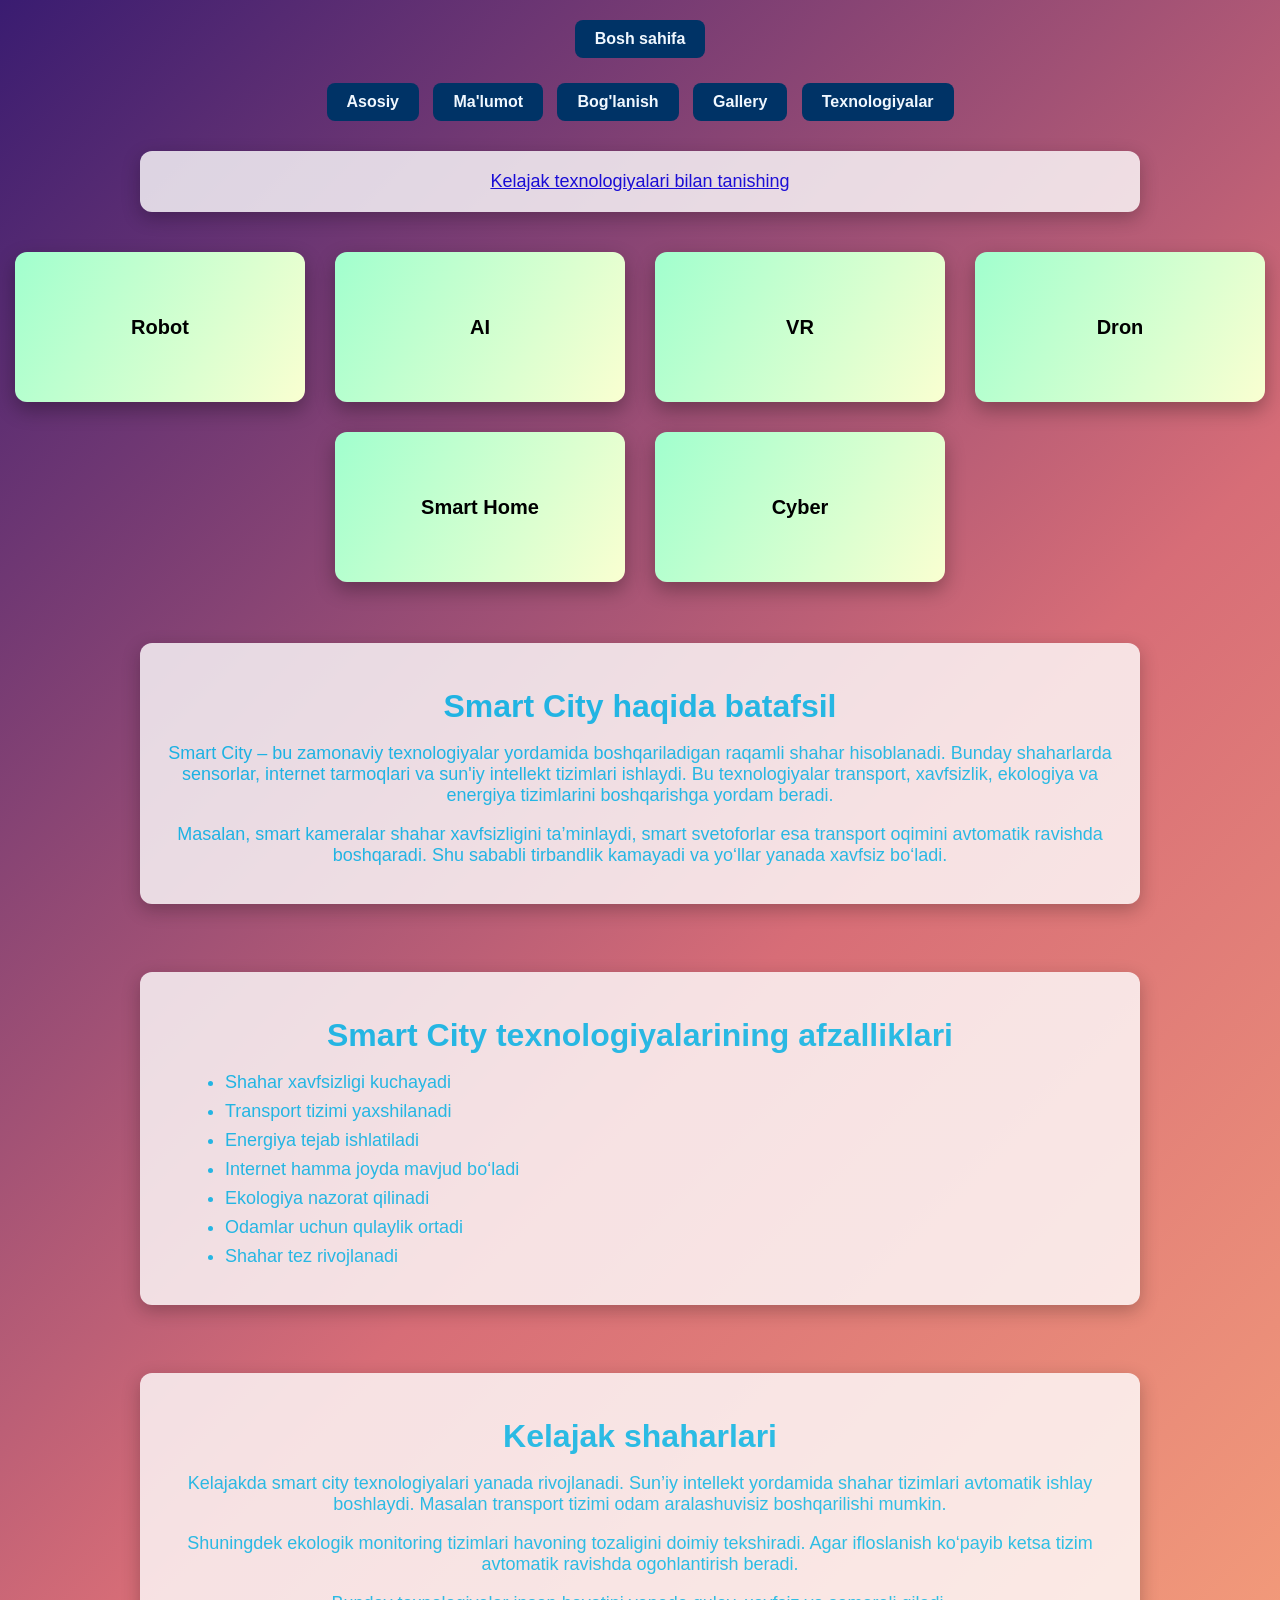
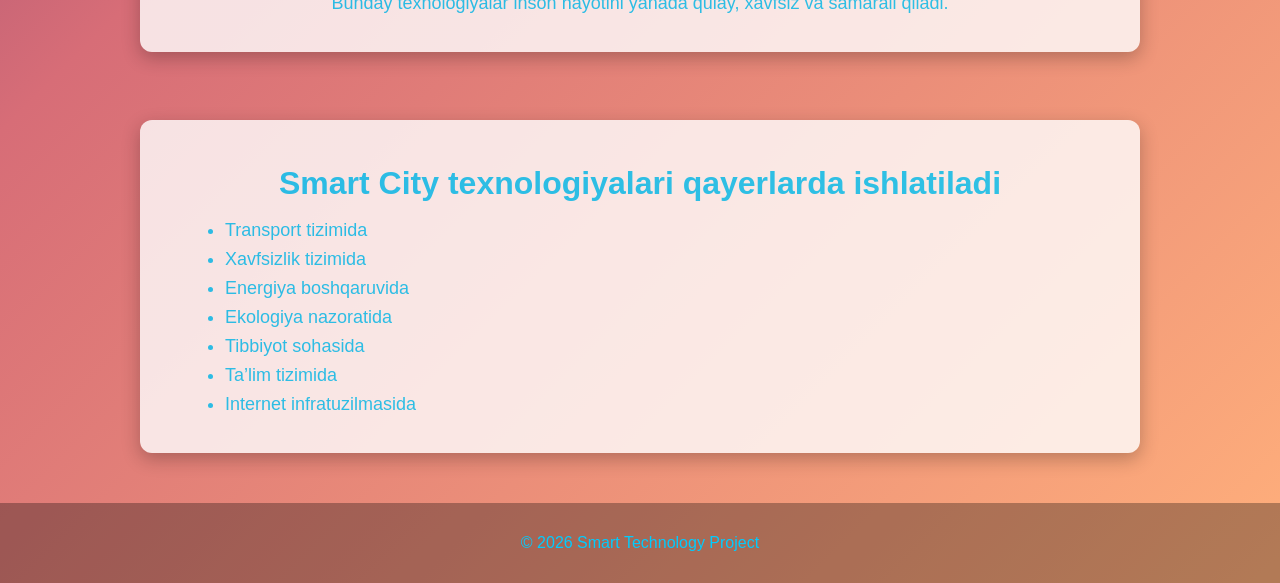
==== Html 5.html @ 50caf818 "Add files via upload" ====
<!DOCTYPE html>
<html lang="uz">
<head>
<meta charset="UTF-8">
<title>Flex Layout</title>
<link rel="stylesheet" href="style 5.css">
</head>
<body>

<div class="links">
    <a href="index.html" style="color: aliceblue;">Bosh sahifa</a>
</div>


 <div class="links">
                <a href="index.html"style="color: aliceblue;">Asosiy</a>
                <a href="Html 4.html"style="color: aliceblue;">Ma'lumot</a>
                <a href="Html 5.html"style="color: aliceblue;">Bog'lanish</a>
                <a href="HTML 6.html"style="color: aliceblue;">Gallery</a>
                <a href="Html 2 bsb.html"style="color: aliceblue;">Texnologiyalar</a>
            </div>

<a href="https://www.youtube.com/watch?v=ZX19RLwEmTs" target="_blank" class="more-btn">
  
<p class="info">Kelajak texnologiyalari bilan tanishing</p>
</a>

<div class="container">

<div class="card">Robot</div>
<div class="card">AI</div>
<div class="card">VR</div>


<div class="card">Dron</div>
<div class="card">Smart Home</div>
<div class="card">Cyber</div>

</div>








<br><br>

<section class="info">

<h2>Smart City haqida batafsil</h2>

<p>
Smart City – bu zamonaviy texnologiyalar yordamida boshqariladigan
raqamli shahar hisoblanadi. Bunday shaharlarda sensorlar,
internet tarmoqlari va sun'iy intellekt tizimlari ishlaydi.
Bu texnologiyalar transport, xavfsizlik, ekologiya va
energiya tizimlarini boshqarishga yordam beradi.
</p>

<p>
Masalan, smart kameralar shahar xavfsizligini ta’minlaydi,
smart svetoforlar esa transport oqimini avtomatik ravishda
boshqaradi. Shu sababli tirbandlik kamayadi va yo‘llar
yanada xavfsiz bo‘ladi.
</p>

</section>


<br>

<section class="info">

<h2>Smart City texnologiyalarining afzalliklari</h2>

<ul>

<li>Shahar xavfsizligi kuchayadi</li>

<li>Transport tizimi yaxshilanadi</li>

<li>Energiya tejab ishlatiladi</li>

<li>Internet hamma joyda mavjud bo‘ladi</li>

<li>Ekologiya nazorat qilinadi</li>

<li>Odamlar uchun qulaylik ortadi</li>

<li>Shahar tez rivojlanadi</li>

</ul>

</section>


<br>

<section class="info">

<h2>Kelajak shaharlari</h2>

<p>
Kelajakda smart city texnologiyalari yanada rivojlanadi.
Sun’iy intellekt yordamida shahar tizimlari avtomatik
ishlay boshlaydi. Masalan transport tizimi odam
aralashuvisiz boshqarilishi mumkin.
</p>

<p>
Shuningdek ekologik monitoring tizimlari havoning
tozaligini doimiy tekshiradi. Agar ifloslanish
ko‘payib ketsa tizim avtomatik ravishda ogohlantirish beradi.
</p>

<p>
Bunday texnologiyalar inson hayotini yanada qulay,
xavfsiz va samarali qiladi.
</p>

</section>


<br>

<section class="info">

<h2>Smart City texnologiyalari qayerlarda ishlatiladi</h2>

<ul>

<li>Transport tizimida</li>

<li>Xavfsizlik tizimida</li>

<li>Energiya boshqaruvida</li>

<li>Ekologiya nazoratida</li>

<li>Tibbiyot sohasida</li>

<li>Ta’lim tizimida</li>

<li>Internet infratuzilmasida</li>

</ul>

</section>








<footer>
    <p>© 2026 Smart Technology Project</p>
</footer>

</body>
</html>
---- style 5.css ----
body {
    margin: 0;
    font-family: Arial;
     background: linear-gradient(135deg, #3a1c71, #d76d77, #ffaf7b);
    text-align: center;
    color: rgb(0, 204, 255);
}

.info {
    margin-top: 10px;
    font-size: 18px;
    opacity: 0.8;
}

.container {
    display: flex;
    justify-content: center;
    flex-wrap: wrap;
    gap: 30px;
    margin-top: 40px;
}

.card {
    width: 180px;
    height: 120px;
    background: rgb(243, 164, 164);
    color: black;
    display: flex;
    align-items: center;
    justify-content: center;
    font-size: 20px;
    font-weight: bold;
    border-radius: 15px;
    box-shadow: 0 10px 20px black;
    transition: 0.4s;
}

.card:hover {
    transform: scale(1.1);
    background: #00c6ff;
    color: #ff2104;
}

footer {
    margin-top: 50px;
    padding: 15px;
    background: rgba(0,0,0,0.3);
}











.links{
text-align:center;
margin:15px;
}

.links a{
text-decoration:none;
background:#003366;
padding:10px 20px;
border-radius:8px;
margin:5px;
display:inline-block;
font-weight:bold;
}

.links a:hover{
background:#0055aa;
transform:scale(1.1);
}

h2{
text-align:center;
margin-top:25px;
font-size:32px;
}


.gallery{
display:flex;
justify-content:center;
flex-wrap:wrap;
gap:30px;
margin-top:30px;
}

.card{
width:260px;
background: linear-gradient(120deg,#a1ffce,#faffd1);border-radius:12px;
box-shadow:0 8px 20px rgba(0,0,0,0.3);
text-align:center;
padding:15px;
}

.card:hover{
transform:scale(1.05);
box-shadow:0 12px 25px rgba(0,0,0,0.4);
}

.card img{
width:100%;
height:170px;
border-radius:10px;
}

.card img:hover{
transform:scale(1.1);
}

.card h3{
margin-top:10px;
}

.card p{
color:gray;
font-size:14px;
}


table{
margin:40px auto;
border-collapse:collapse;
width:75%;
background:white;
box-shadow:0 8px 20px rgba(0,0,0,0.3);
}

th,td{
border:1px solid #ddd;
padding:12px;
text-align:center;
}

th{
background:#003366;
color:white;
}

tr:hover{
background:#e6f2ff;
}


.info{
width:75%;
margin:25px auto;
background:white;
padding:20px;
border-radius:12px;
box-shadow:0 6px 18px rgba(0,0,0,0.3);
}

.info:hover{
transform:scale(1.02);
}

.info h2{
margin-bottom:10px;
}

.info ul{
text-align:left;
margin-left:25px;
}

.info li{
margin:8px 0;
}
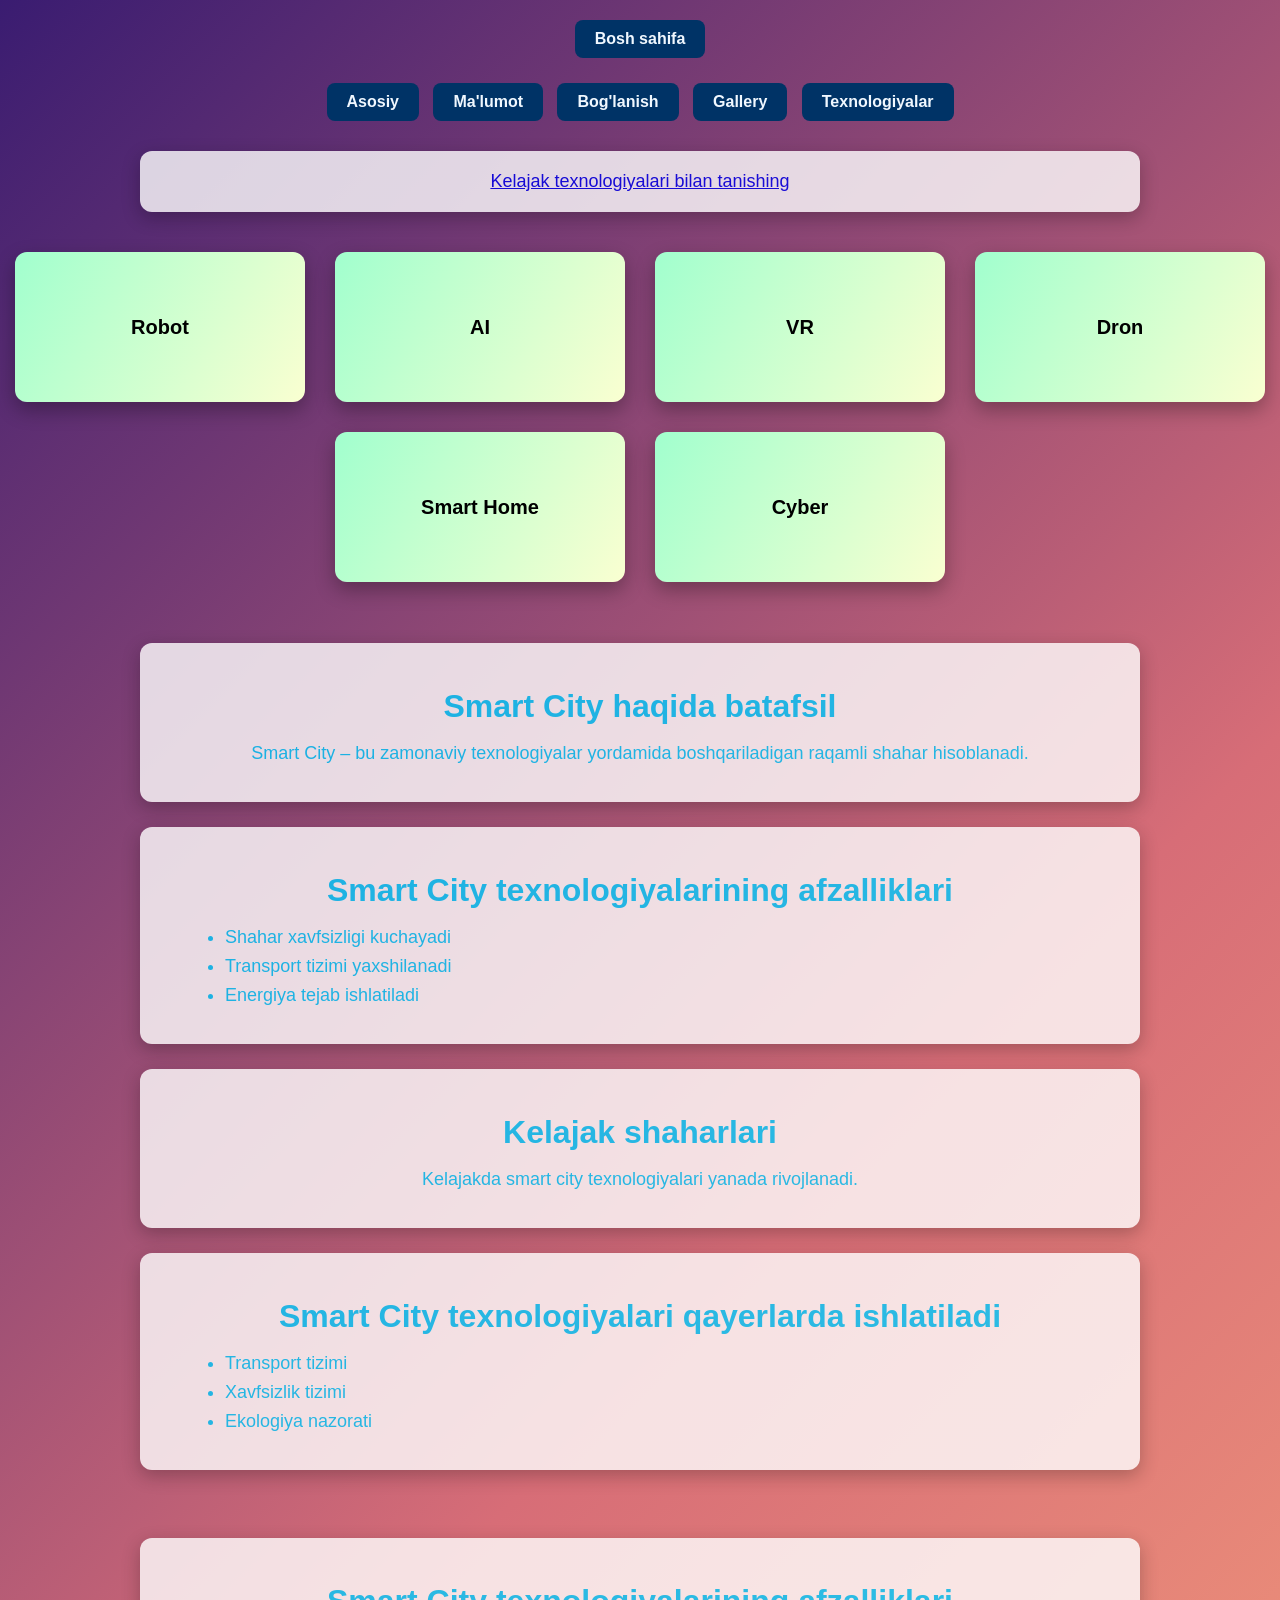
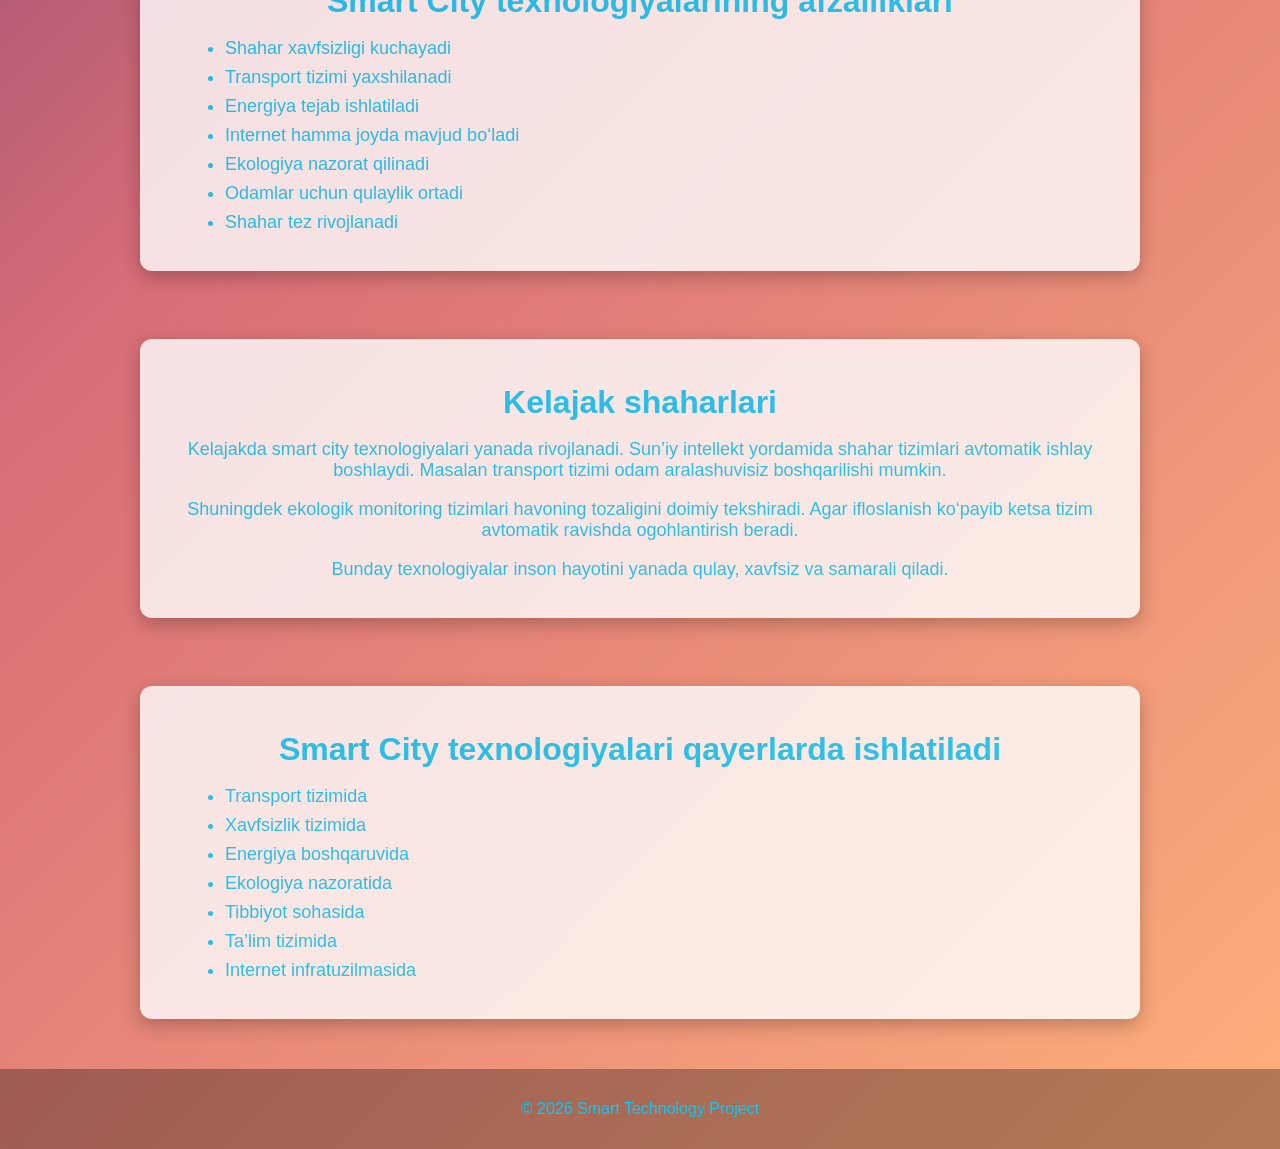
==== commit 37e2074d: "Update Html 5.html" ====
--- a/Html 5.html
+++ b/Html 5.html
@@ -38,16 +38,9 @@
 
 </div>
 
-
-
-
-
-
-
-
 <br><br>
 
-<section class="info">
+<!-- <section class="info">
 
 <h2>Smart City haqida batafsil</h2>
 
@@ -66,7 +59,80 @@
 yanada xavfsiz bo‘ladi.
 </p>
 
-</section>
+</section> -->
+
+
+
+
+
+
+
+
+
+
+
+
+
+
+
+
+
+
+
+
+
+
+<div class="info-grid">
+
+<section class="info">
+<h2>Smart City haqida batafsil</h2>
+<p>
+Smart City – bu zamonaviy texnologiyalar yordamida boshqariladigan
+raqamli shahar hisoblanadi.
+</p>
+</section>
+
+<section class="info">
+<h2>Smart City texnologiyalarining afzalliklari</h2>
+<ul>
+<li>Shahar xavfsizligi kuchayadi</li>
+<li>Transport tizimi yaxshilanadi</li>
+<li>Energiya tejab ishlatiladi</li>
+</ul>
+</section>
+
+<section class="info">
+<h2>Kelajak shaharlari</h2>
+<p>
+Kelajakda smart city texnologiyalari yanada rivojlanadi.
+</p>
+</section>
+
+<section class="info">
+<h2>Smart City texnologiyalari qayerlarda ishlatiladi</h2>
+<ul>
+<li>Transport tizimi</li>
+<li>Xavfsizlik tizimi</li>
+<li>Ekologiya nazorati</li>
+</ul>
+</section>
+
+</div>
+
+
+
+
+
+
+
+
+
+
+
+
+
+
+
 
 
 <br>
@@ -161,4 +227,4 @@
 </footer>
 
 </body>
-</html>+</html>
